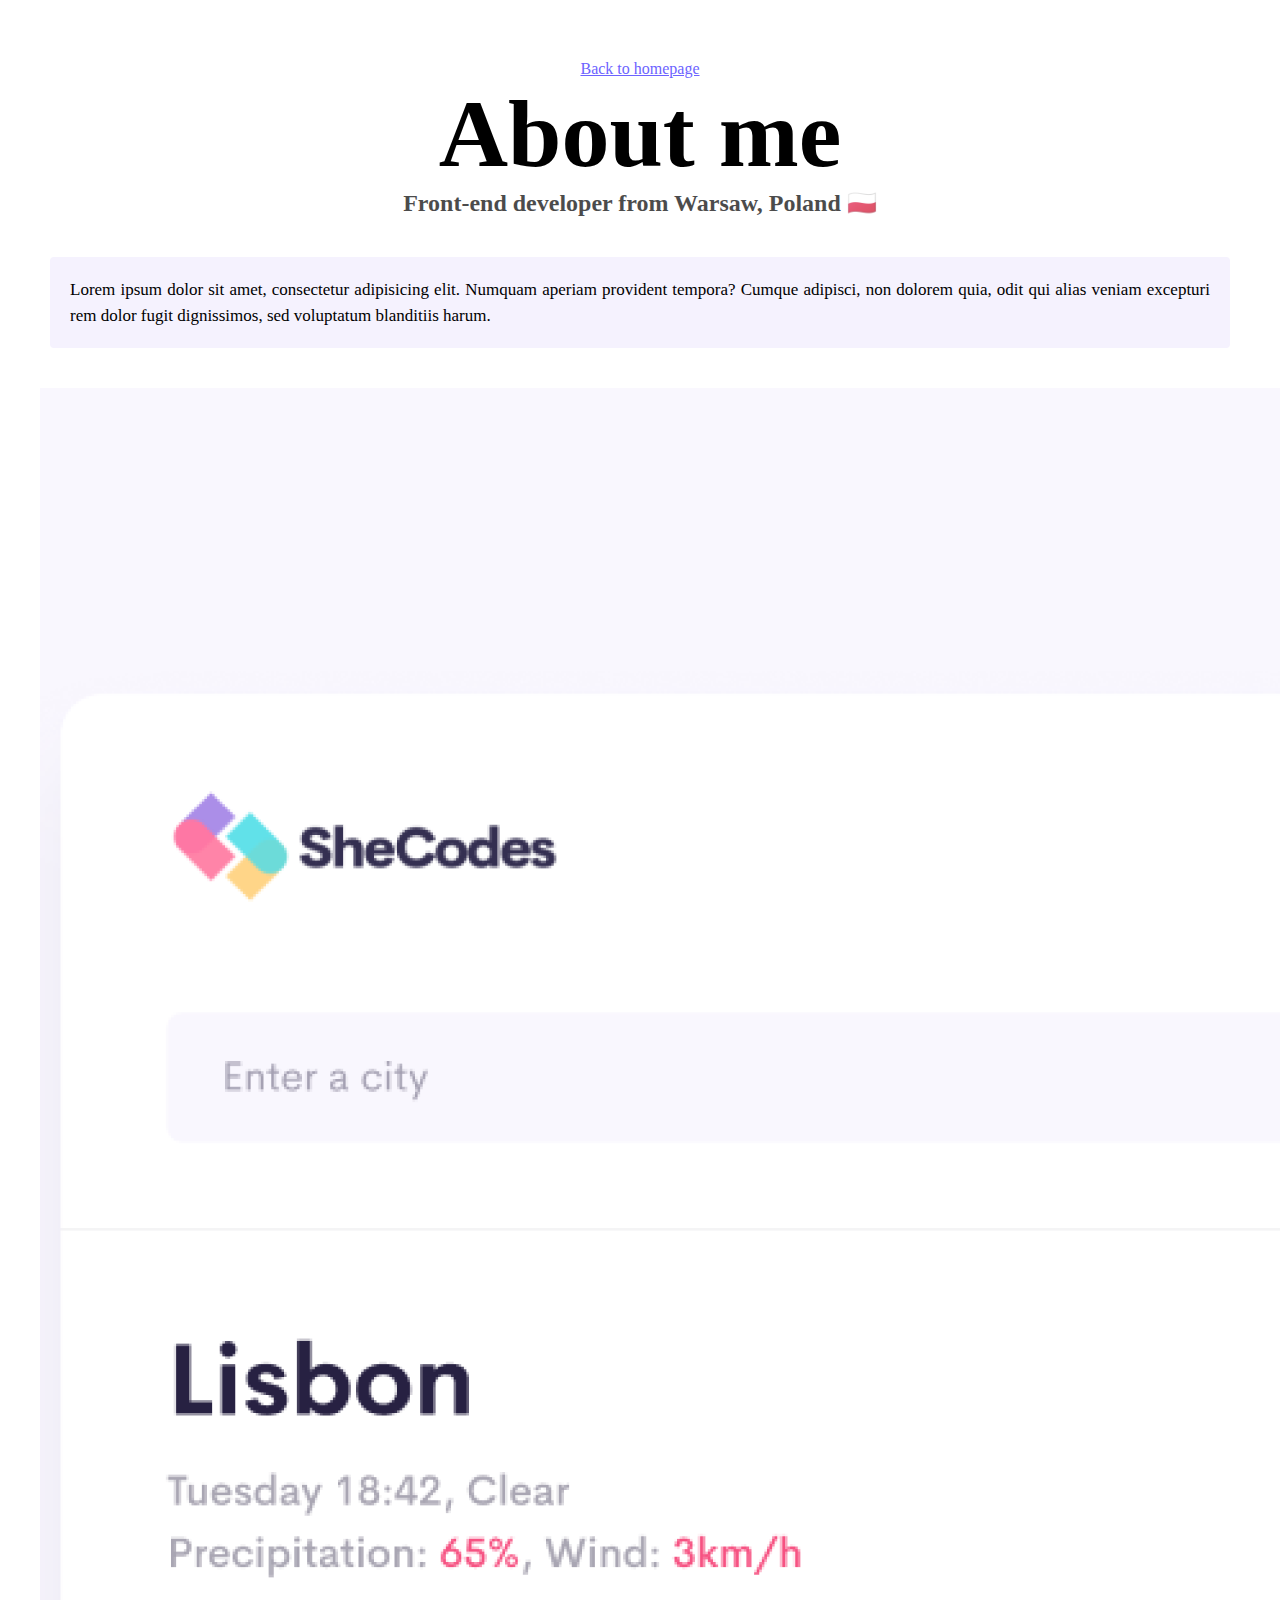
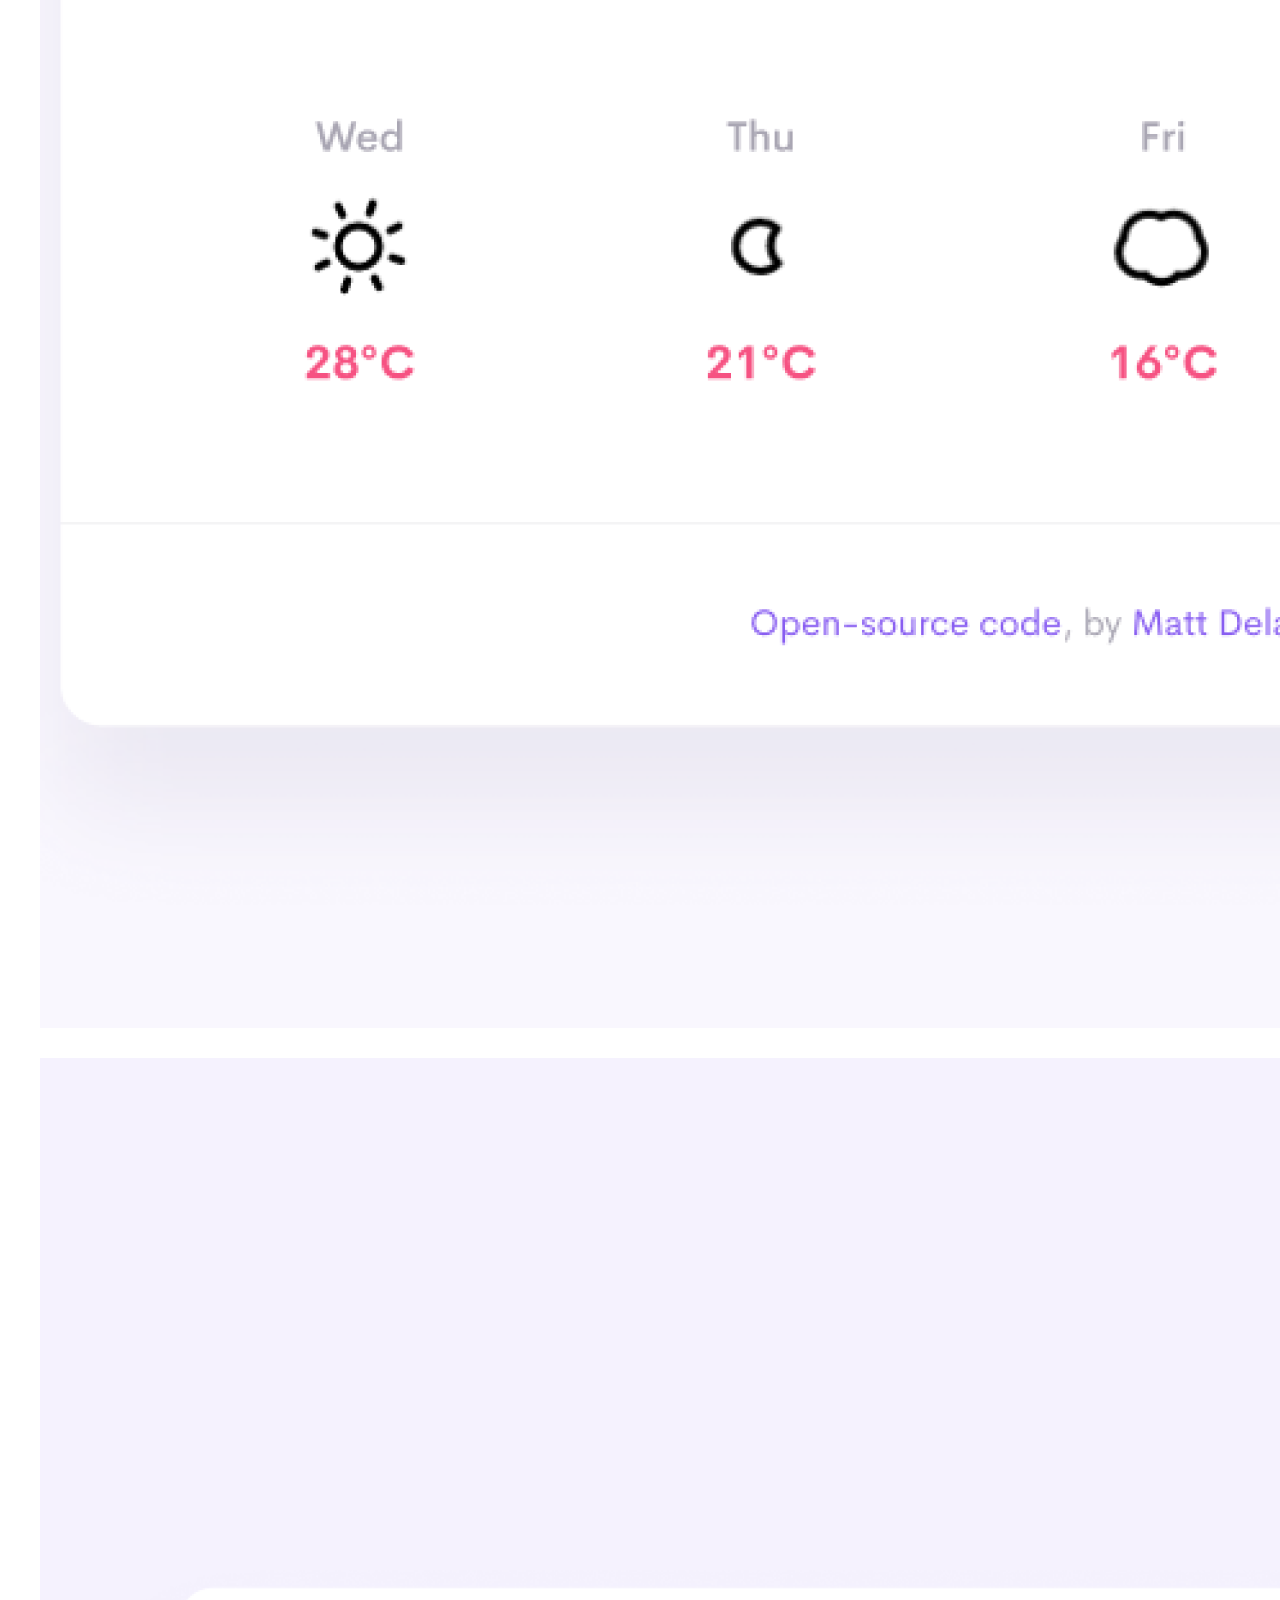
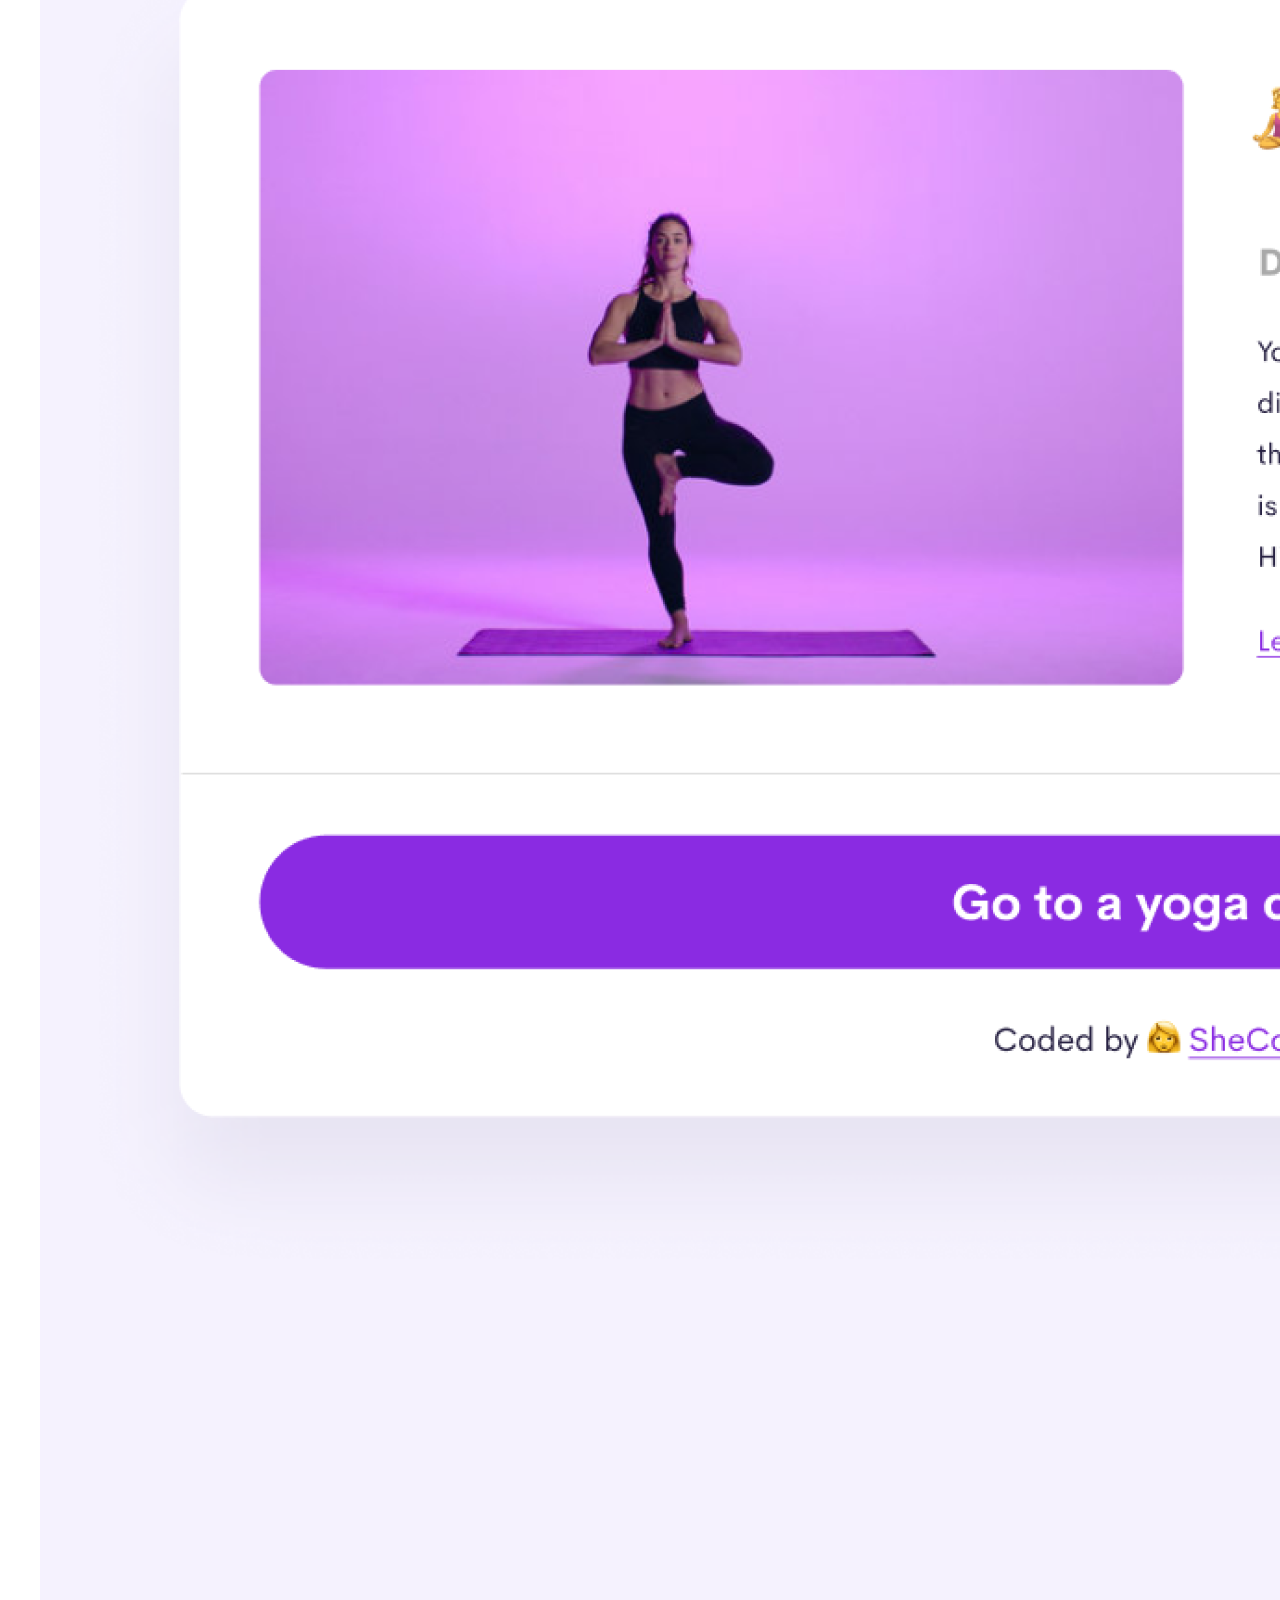
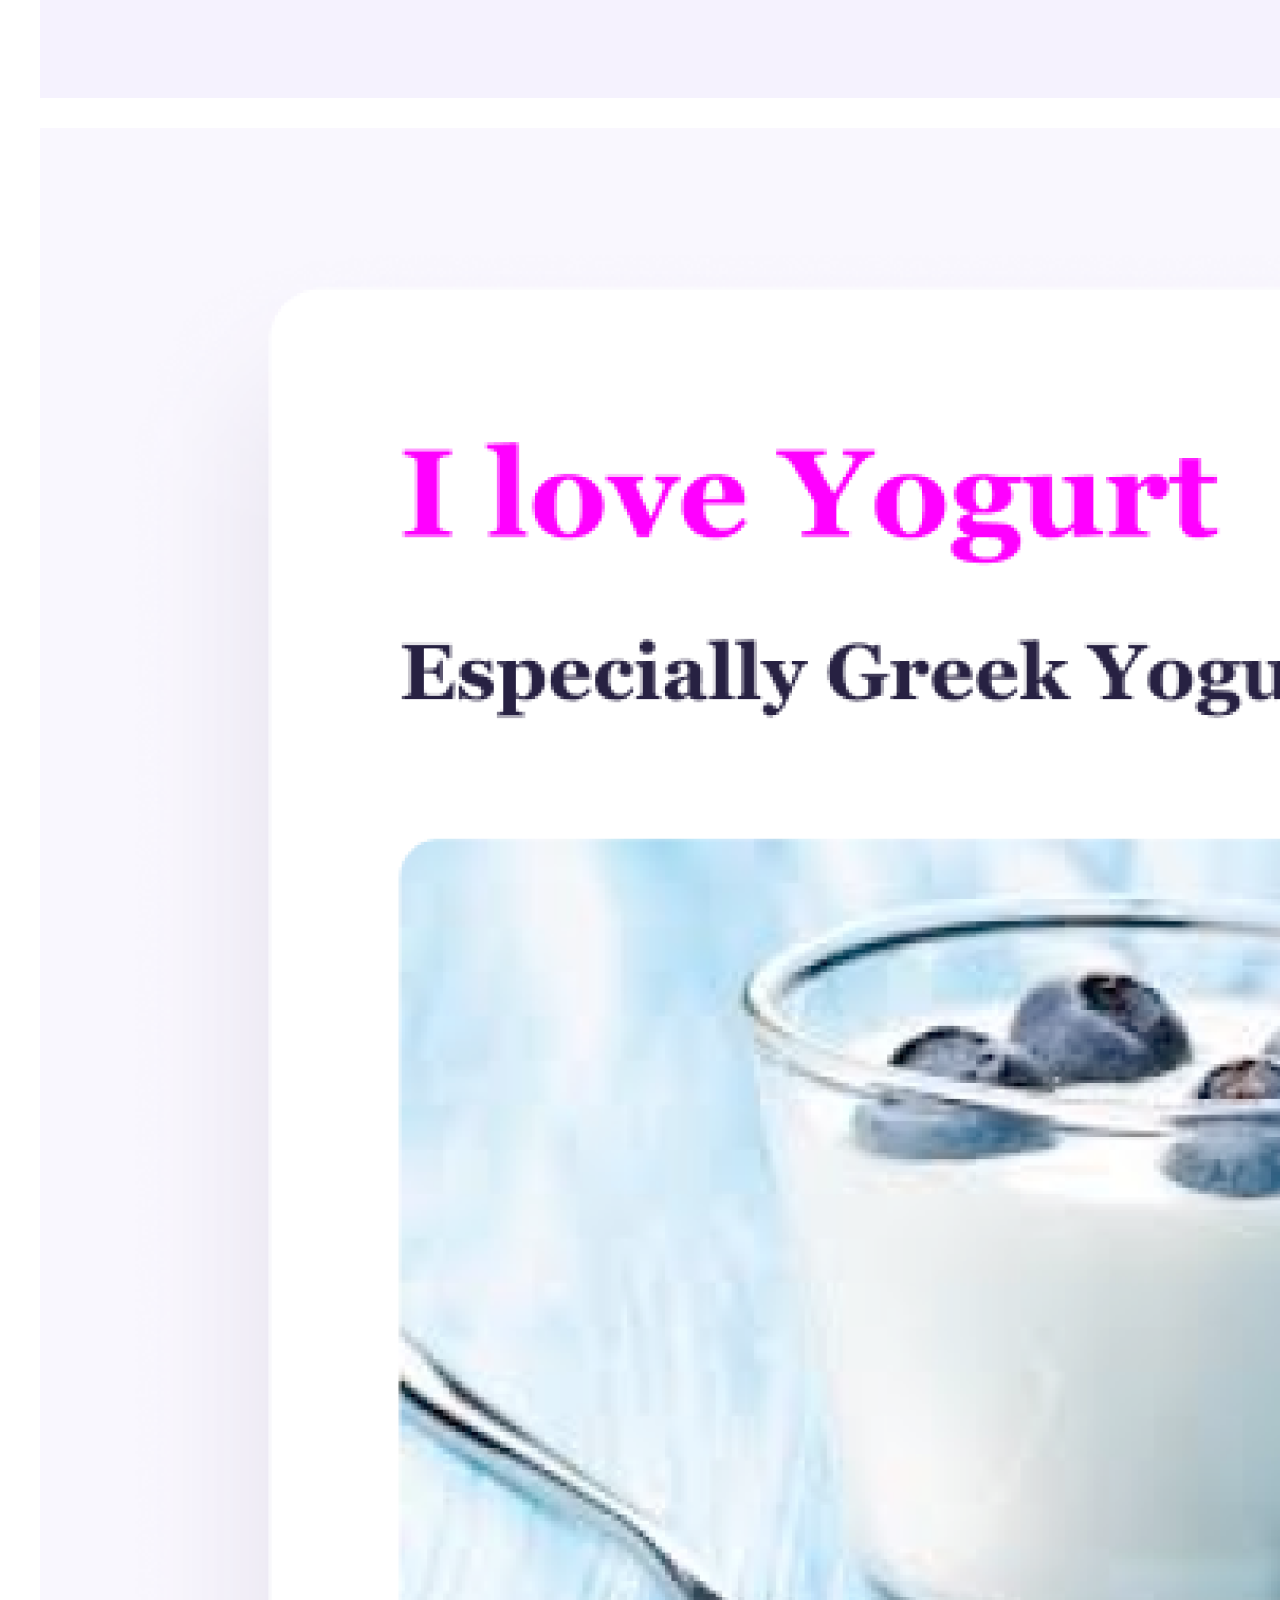
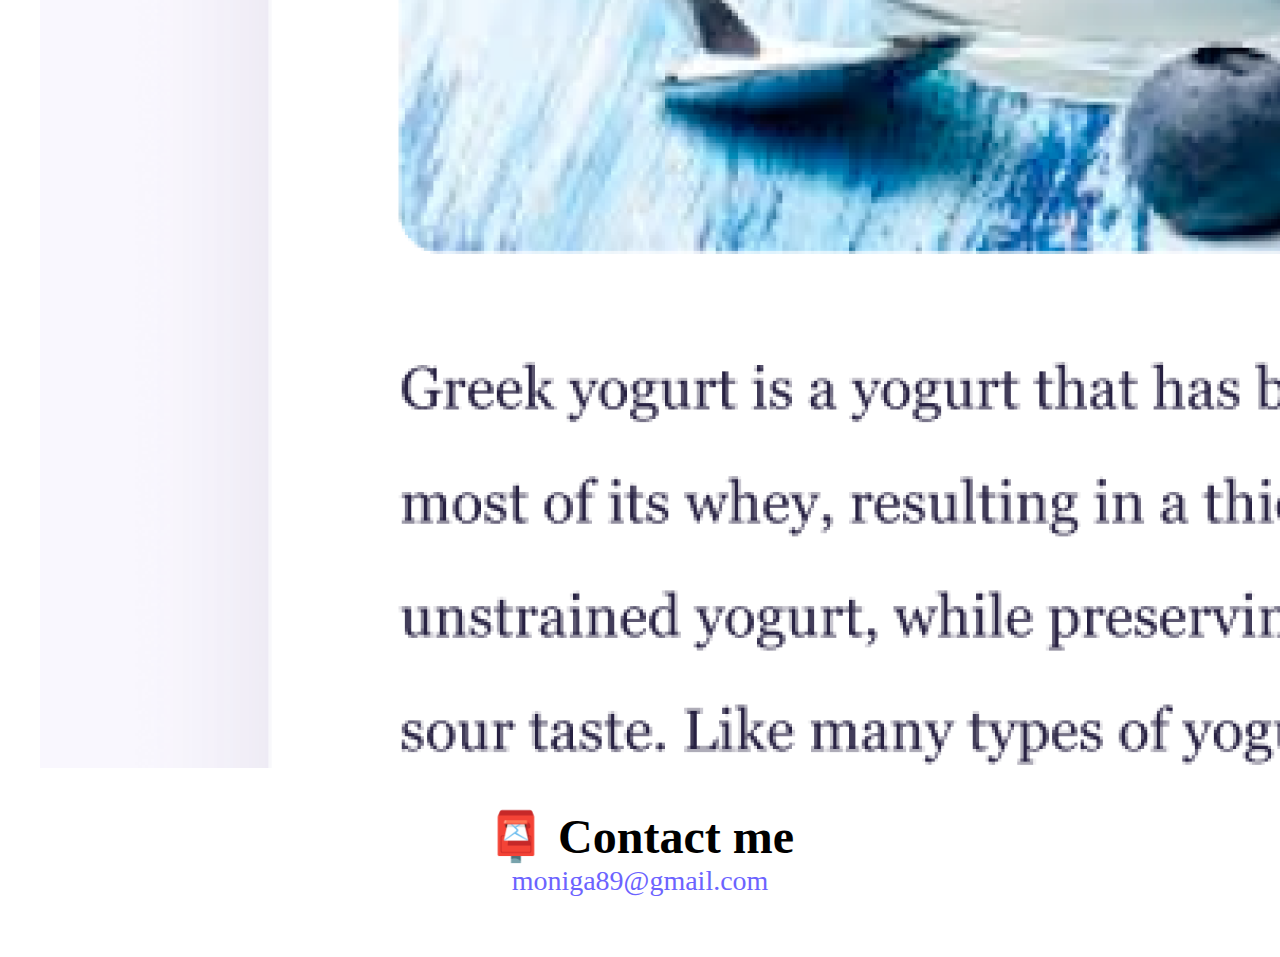
==== about.html @ 387b5c72 "uploaded the webpage" ====
<!DOCTYPE html>
<html lang="en">
  <head>
    <meta charset="UTF-8" />
    <meta http-equiv="X-UA-Compatible" content="IE=edge" />
    <meta name="viewport" content="width=device-width, initial-scale=1.0" />
    <link
      href="https://cdn.jsdelivr.net/npm/bootstrap@5.0.0-beta2/dist/css/bootstrap.min.css"
      rel="stylesheet"
      integrity="sha384-BmbxuPwQa2lc/FVzBcNJ7UAyJxM6wuqIj61tLrc4wSX0szH/Ev+nYRRuWlolflfl"
      crossorigin="anonymous"
    />
    <script
      src="https://cdn.jsdelivr.net/npm/bootstrap@5.0.0-beta2/dist/js/bootstrap.bundle.min.js"
      integrity="sha384-b5kHyXgcpbZJO/tY9Ul7kGkf1S0CWuKcCD38l8YkeH8z8QjE0GmW1gYU5S9FOnJ0"
      crossorigin="anonymous"
    ></script>
    <link rel="stylesheet" href="style.css" />
    <title>About me</title>
  </head>

  <body>
    <a href="index.html" class="homepage-link">Back to homepage</a>
    <h1>About me</h1>
    <h3>Front-end developer from Warsaw, Poland 🇵🇱</h3>
    <div class="about-paragraphs">
      <p>
        Lorem ipsum dolor sit amet, consectetur adipisicing elit. Numquam
        aperiam provident tempora? Cumque adipisci, non dolorem quia, odit qui
        alias veniam excepturi rem dolor fugit dignissimos, sed voluptatum
        blanditiis harum.
      </p>
      <br />
    </div>
    <div class="container">
      <div class="row">
        <div class="d-sm-inline-flex justify-content-between">
          <div class="col-sm-4">
            <img src="images/weather.png" class="img-thumbnail p-2shadow" />
          </div>
          <div class="col-sm-4">
            <img src="images/yoga.png" class="img-thumbnail p-2 shadow" />
          </div>
          <div class="col-sm-4">
            <img src="images/yogurt.png" class="img-thumbnail p-2 shadow" />
          </div>
        </div>
      </div>
    </div>
    <div id="contact">
      <h2>📮 Contact me</h2>
      <a href="mailto:moniga89@gmail.com" class="email-link">
        moniga89@gmail.com
      </a>
    </div>
  </body>
</html>
---- style.css ----
:root {
  --primary-color: #6c63ff;
  --secondary-color: #f5f2fe;
  --box-shadow: 0 5px 10px rgba(0, 0, 0, 0.3);
}

body {
  margin: 60px auto;
  max-width: 1200px;
}

h1,
h2,
h3 {
  text-align: center;
  margin: 0;
}

h1 {
  font-size: 96px;
}

h2 {
  font-size: 48px;
  margin-top: 40px;
}

h3 {
  font-size: 24px;
  opacity: 0.7;
}

p {
  background: var(--secondary-color);
  padding: 20px;
  border-radius: 4px;
  font-size: 17px;
  line-height: 1.5;
  text-align: justify;
}

.title {
  font-size: 23px;
  margin: 0 auto;
}

.btn {
  background: var(--primary-color);
  margin-top: 15px;
}

.img-thumbnail {
  display: flex;
  margin: 30px 0;
}

.navigation-links {
  display: flex;
  margin-top: 40px;
  justify-content: center;
}

.navigation-links a {
  margin: 20px;
  border-radius: 4px;
  padding: 20px 15px;
  text-decoration: none;
  text-transform: capitalize;
}

.contact-link {
  background: var(--primary-color);
  box-shadow: var(--box-shadow);
  color: white;
}

.about-link {
  color: var(--primary-color);
  border: 1px solid var(--primary-color);
}

.homepage-link {
  color: var(--primary-color);
  text-align: center;
  display: block;
}

.about-paragraphs {
  display: flex;
  margin: 30px 0;
}

.about-paragraphs p {
  margin: 10px;
}

.email-link {
  display: flex;
  justify-content: center;
  color: var(--primary-color);
  font-size: 28px;
  text-decoration: none;
}

.email-link:hover {
  text-decoration: underline;
}
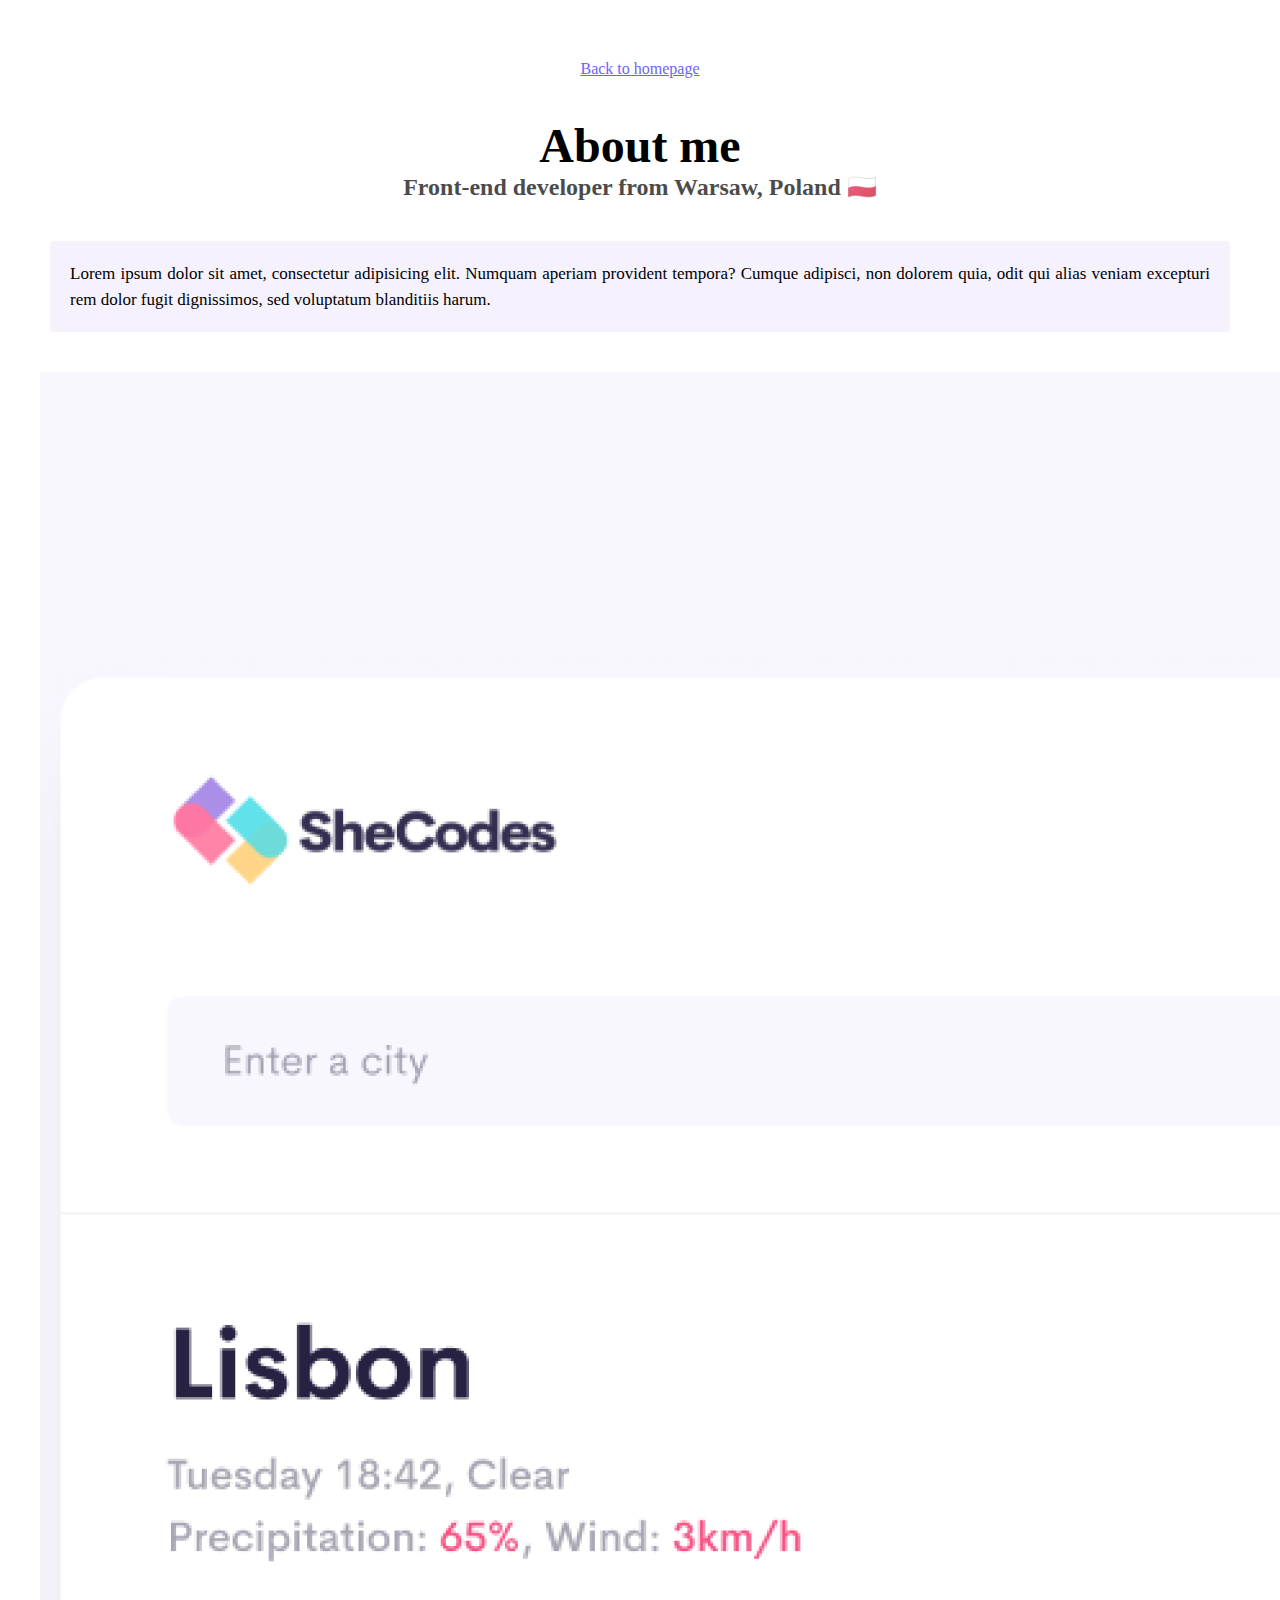
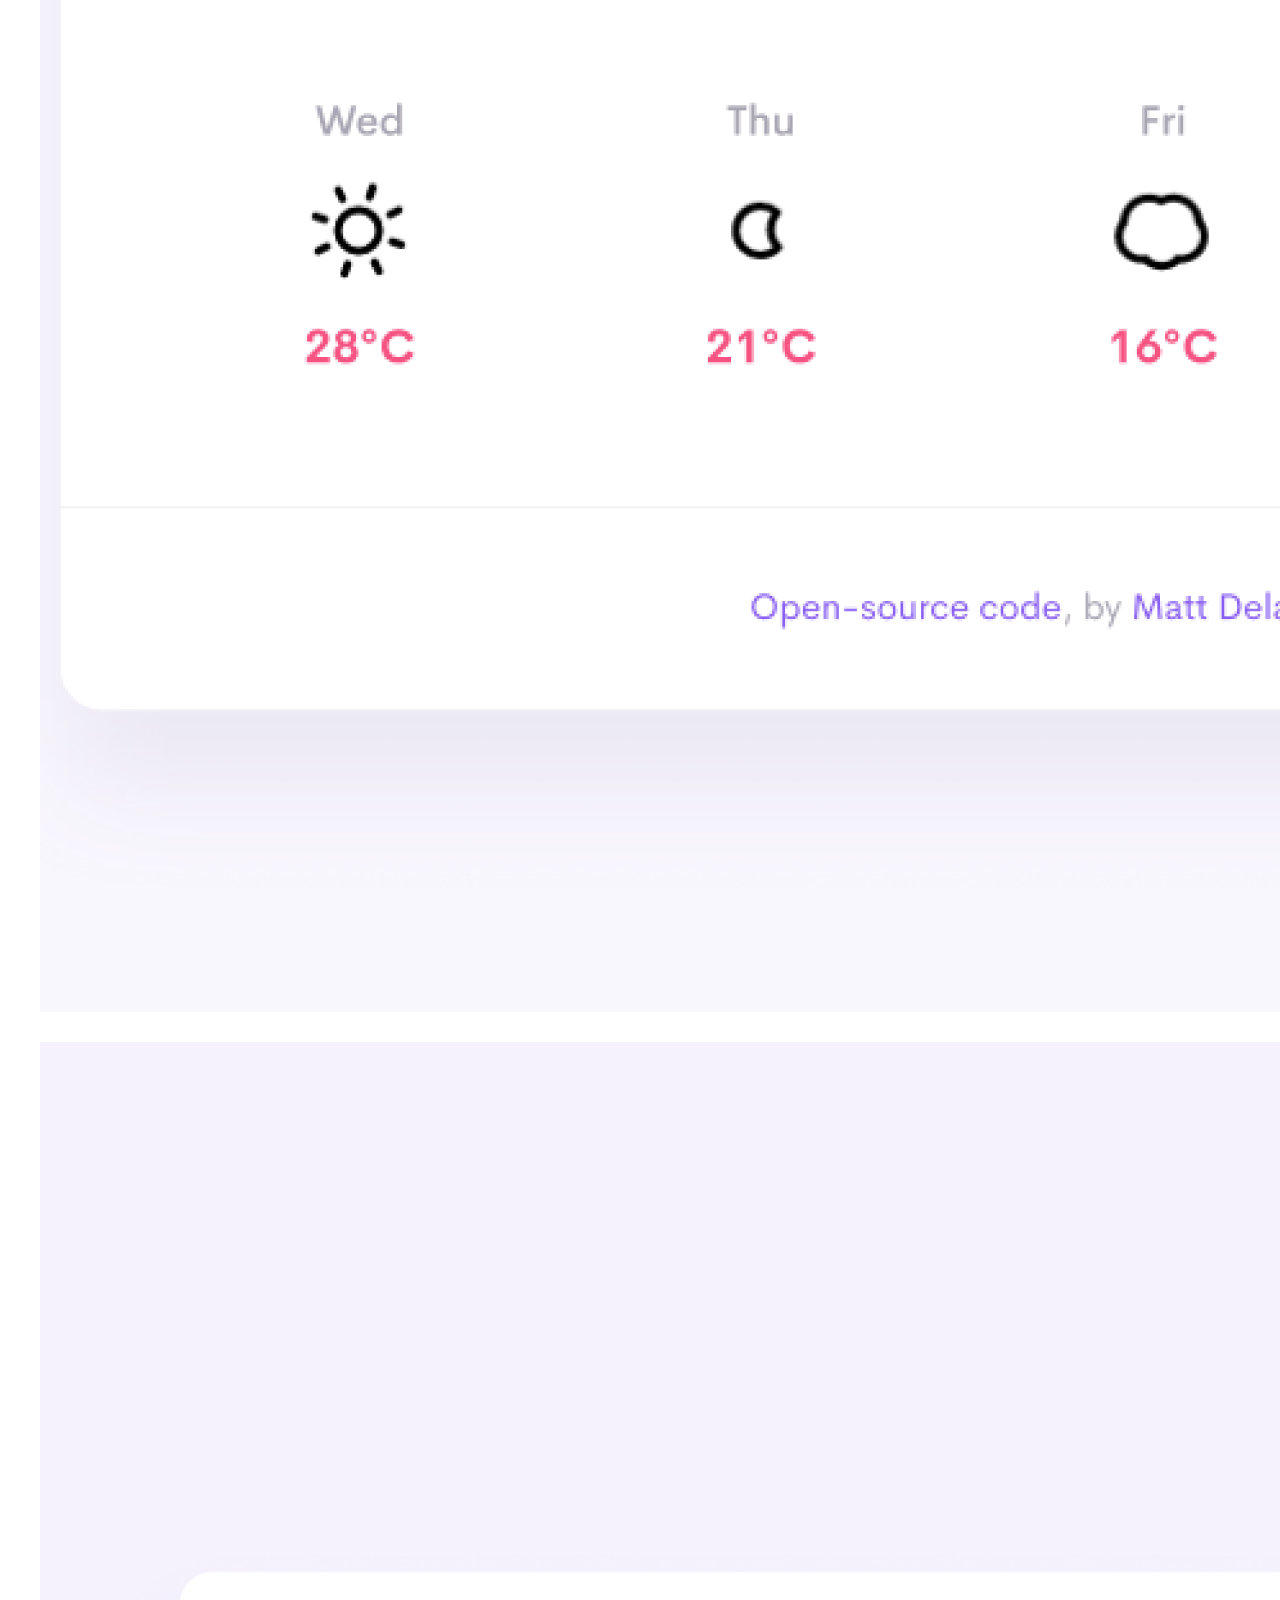
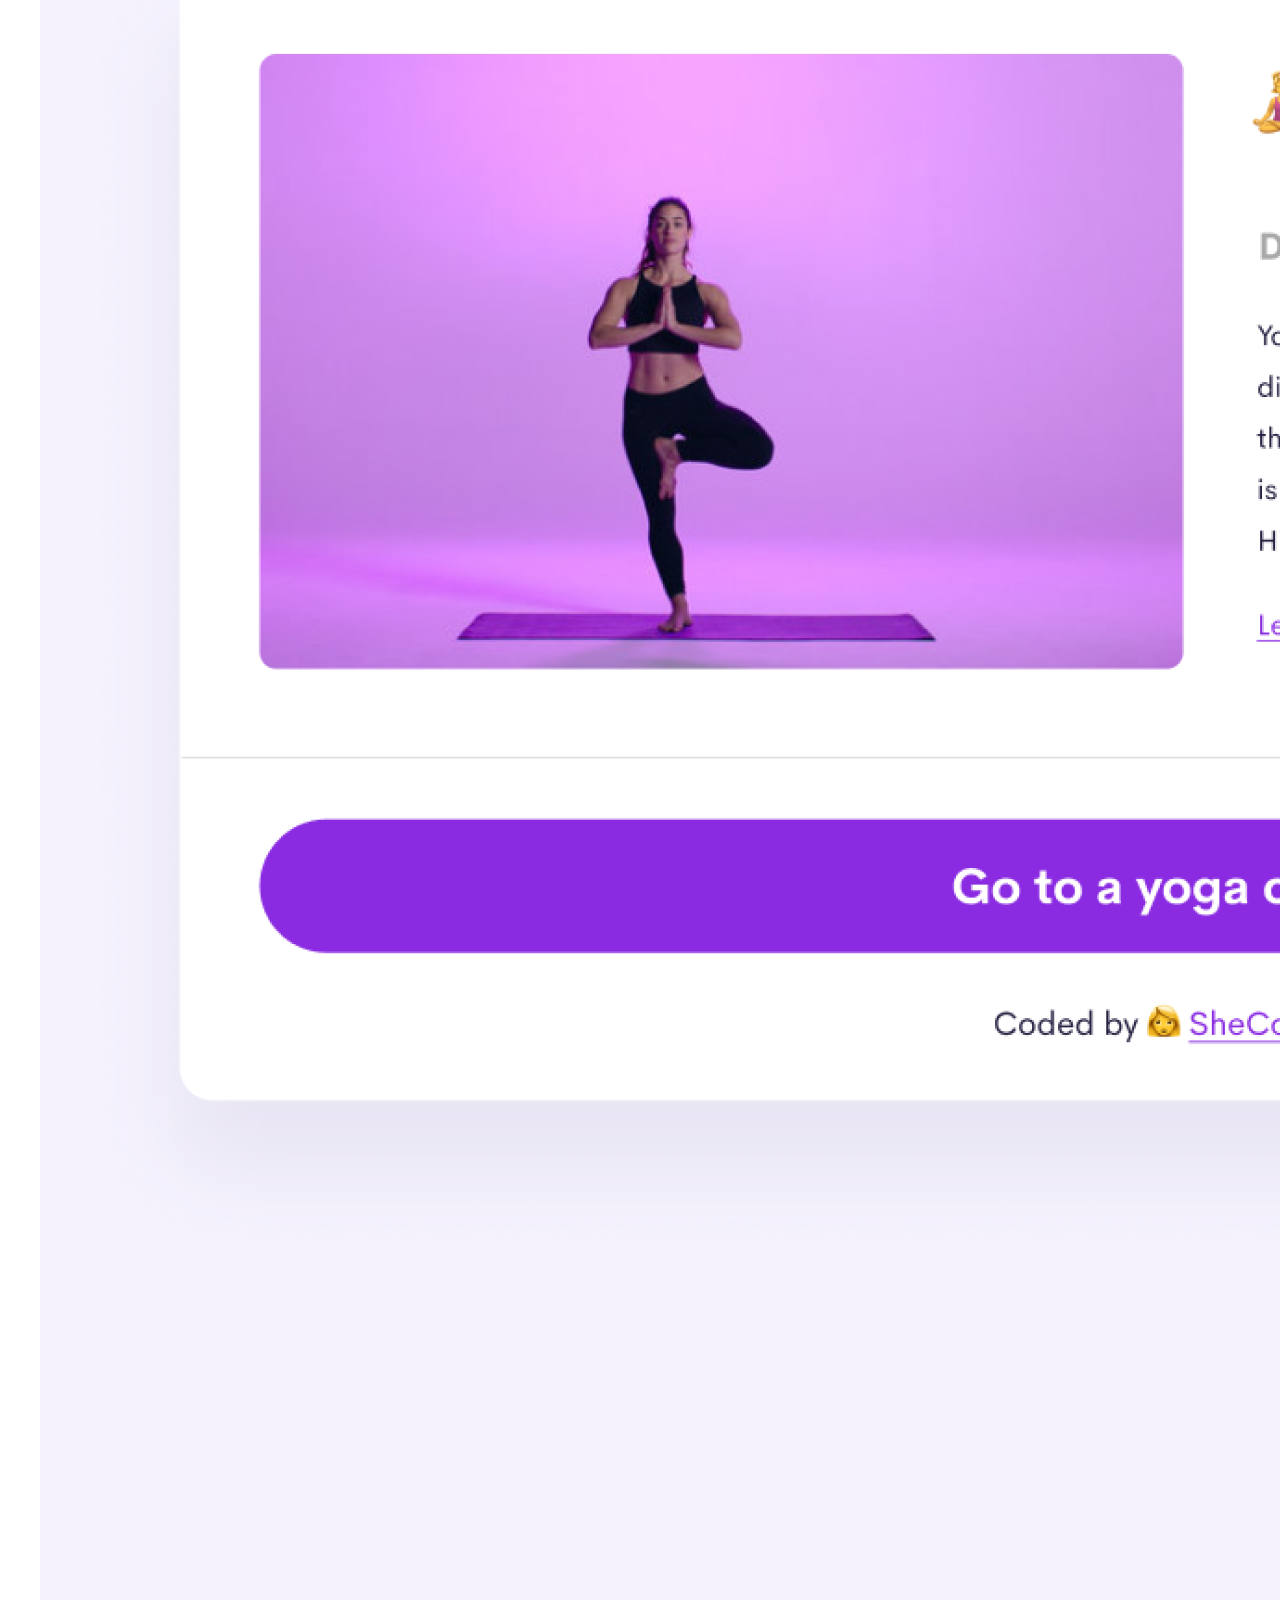
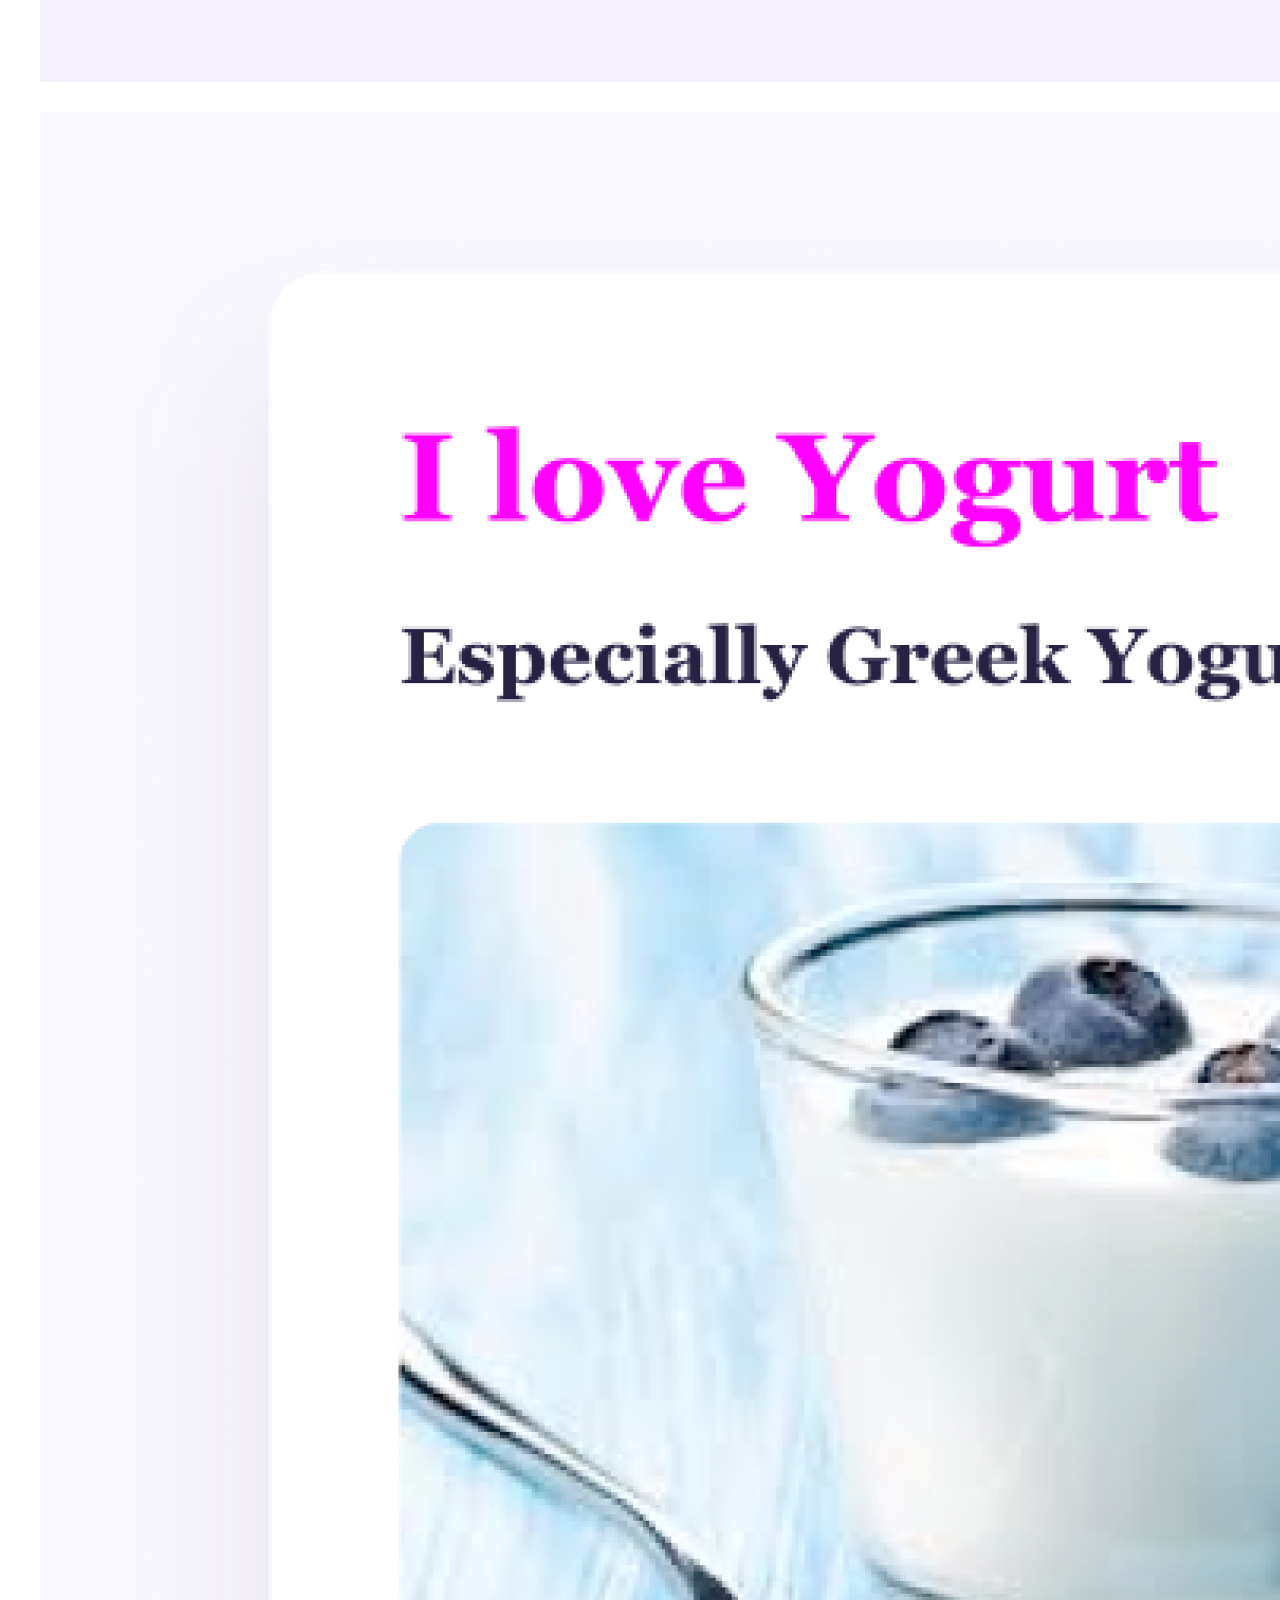
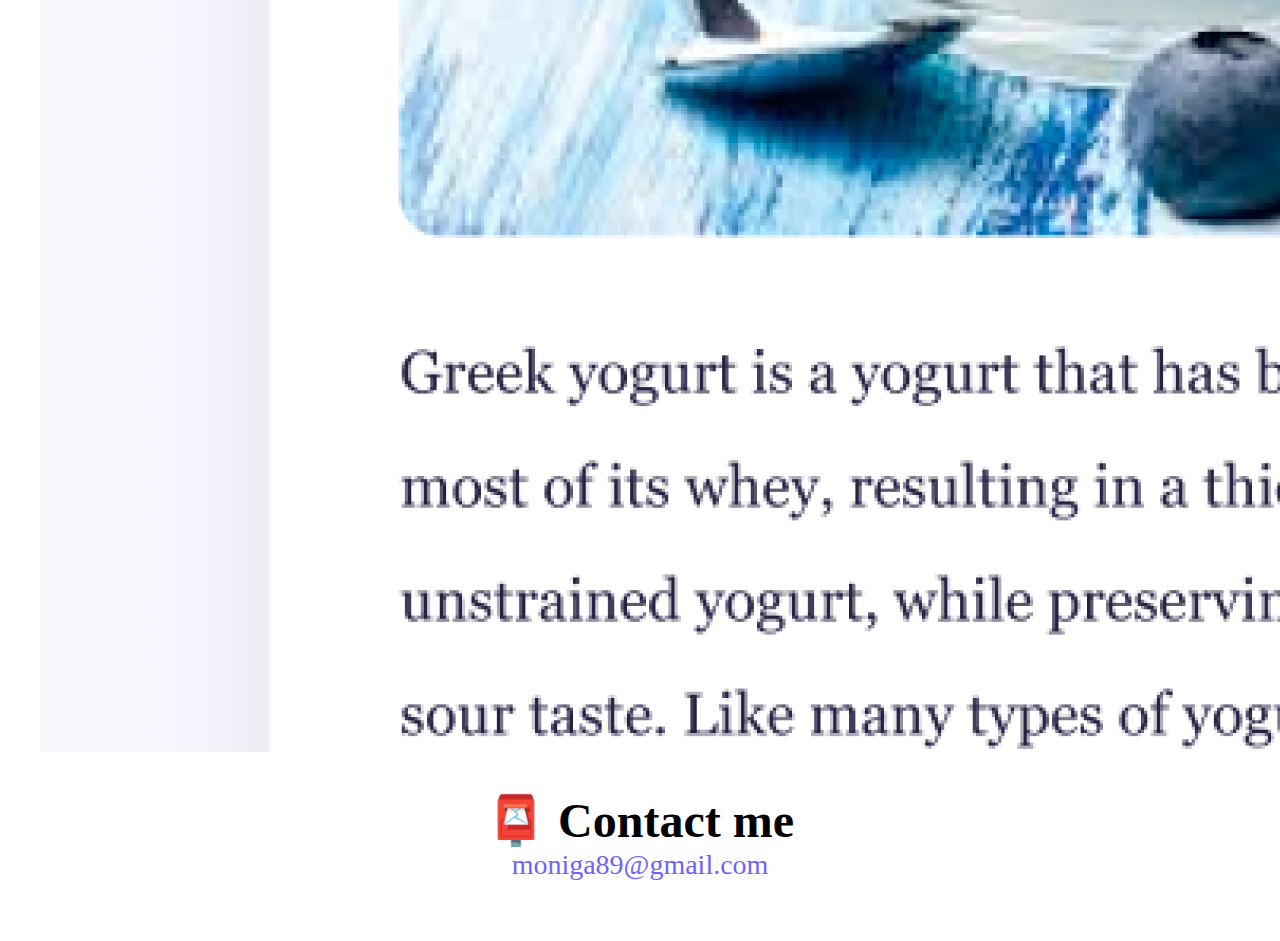
==== commit 9c84efdd: "Added SEO changes" ====
--- a/about.html
+++ b/about.html
@@ -4,6 +4,10 @@
     <meta charset="UTF-8" />
     <meta http-equiv="X-UA-Compatible" content="IE=edge" />
     <meta name="viewport" content="width=device-width, initial-scale=1.0" />
+    <meta
+      name="description"
+      content="Find out more about me and how to contact me"
+    />
     <link
       href="https://cdn.jsdelivr.net/npm/bootstrap@5.0.0-beta2/dist/css/bootstrap.min.css"
       rel="stylesheet"
@@ -16,12 +20,14 @@
       crossorigin="anonymous"
     ></script>
     <link rel="stylesheet" href="style.css" />
-    <title>About me</title>
+    <title>This is a site with information about me | Monika Gawińska</title>
   </head>
 
   <body>
-    <a href="index.html" class="homepage-link">Back to homepage</a>
-    <h1>About me</h1>
+    <a href="index.html" class="homepage-link" title="Homepage"
+      >Back to homepage</a
+    >
+    <h2>About me</h2>
     <h3>Front-end developer from Warsaw, Poland 🇵🇱</h3>
     <div class="about-paragraphs">
       <p>
@@ -36,20 +42,36 @@
       <div class="row">
         <div class="d-sm-inline-flex justify-content-between">
           <div class="col-sm-4">
-            <img src="images/weather.png" class="img-thumbnail p-2shadow" />
+            <img
+              src="images/weather.png"
+              class="img-thumbnail p-2shadow"
+              title="Weather"
+            />
           </div>
           <div class="col-sm-4">
-            <img src="images/yoga.png" class="img-thumbnail p-2 shadow" />
+            <img
+              src="images/yoga.png"
+              class="img-thumbnail p-2 shadow"
+              title="Yoga"
+            />
           </div>
           <div class="col-sm-4">
-            <img src="images/yogurt.png" class="img-thumbnail p-2 shadow" />
+            <img
+              src="images/yogurt.png"
+              class="img-thumbnail p-2 shadow"
+              title="Yogurt"
+            />
           </div>
         </div>
       </div>
     </div>
     <div id="contact">
       <h2>📮 Contact me</h2>
-      <a href="mailto:moniga89@gmail.com" class="email-link">
+      <a
+        href="mailto:moniga89@gmail.com"
+        class="email-link"
+        title="Contact email"
+      >
         moniga89@gmail.com
       </a>
     </div>
